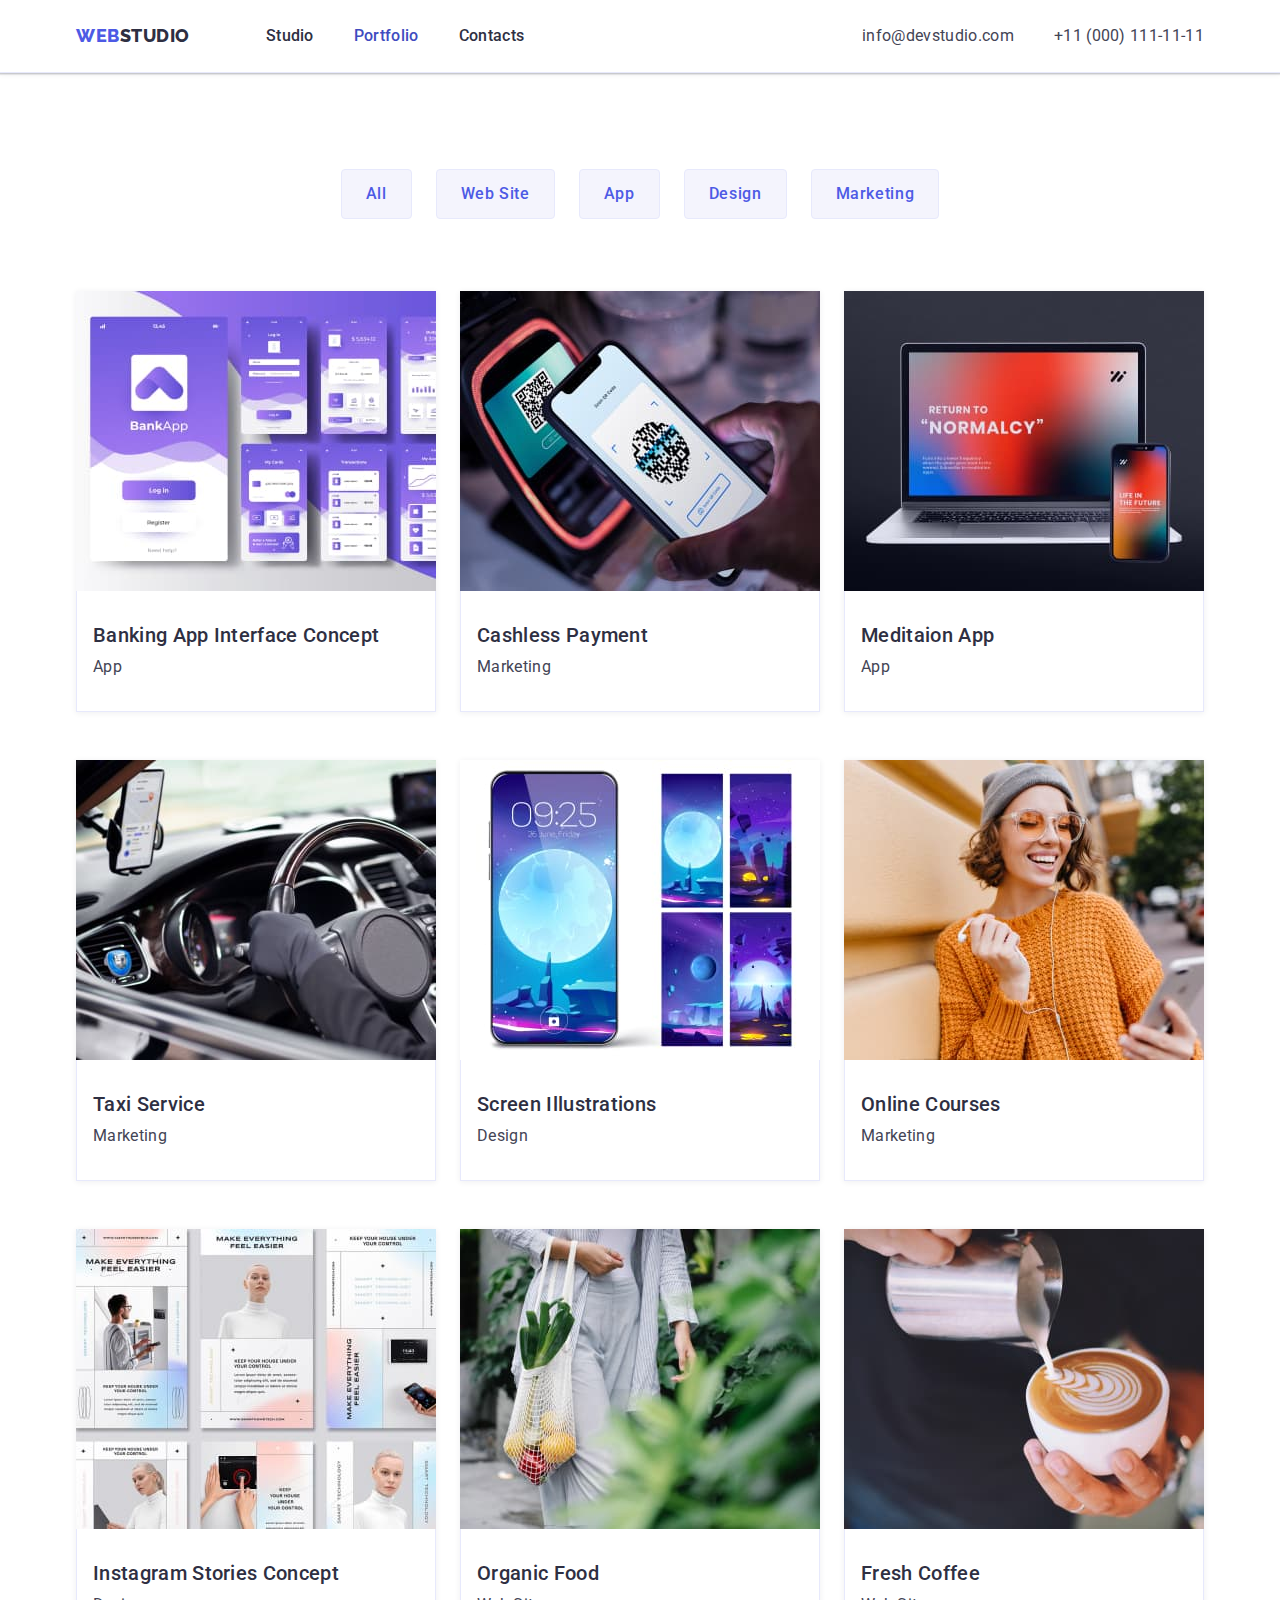
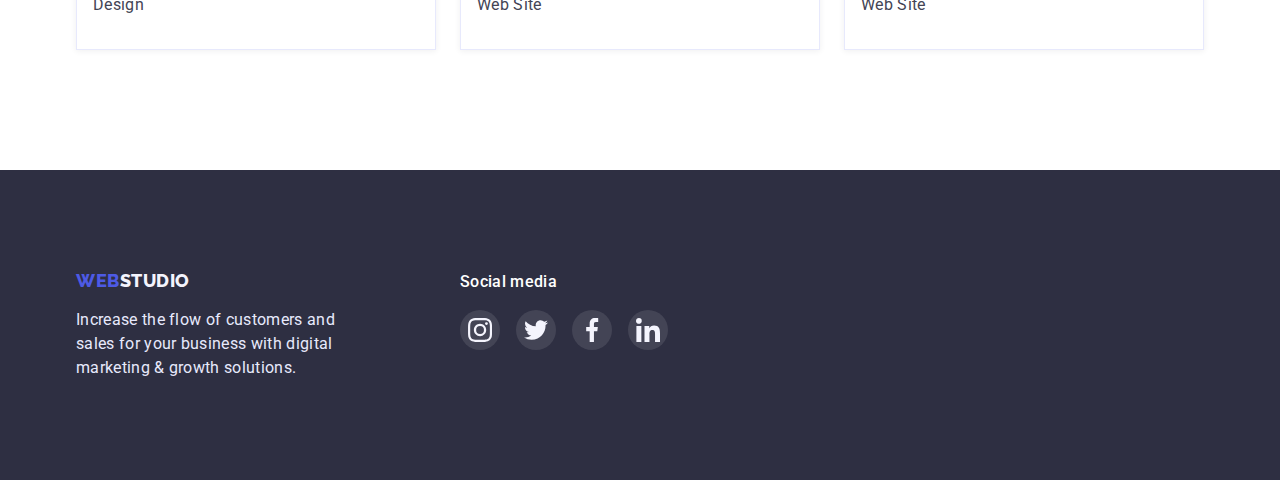
==== portfolio.html @ 433f9288 "Initial commit" ====
<!DOCTYPE html>
<html lang="en">
  <head>
    <meta charset="UTF-8" />
    <meta http-equiv="X-UA-Compatible" content="IE=edge" />
    <meta name="viewport" content="width=device-width, initial-scale=1.0" />
    <title>Portfolio</title>
    <link rel="preconnect" href="https://fonts.googleapis.com" />
    <link rel="preconnect" href="https://fonts.gstatic.com" crossorigin />
    <link
      href="https://fonts.googleapis.com/css2?family=Raleway:wght@800&family=Roboto:wght@400;500;700;900&display=swap"
      rel="stylesheet"
    />
    <link
      rel="stylesheet"
      href="https://cdnjs.cloudflare.com/ajax/libs/modern-normalize/1.0.0/modern-normalize.min.css"
    />
    <link rel="stylesheet" href="./css/styles.css" />
  </head>
  <body>
    <header class="header">
      <div class="container header-container">
        <nav class="nav">
          <a href="./index.html" class="header-logo link">Web<span class="logo">Studio</span></a>
          <ul class="nav-list list">
            <li class="nav-item">
              <a href="./index.html" class="nav-link link">Studio</a>
            </li>
            <li class="nav-item">
              <a href="./portfolio.html" class="nav-link link current">Portfolio</a>
            </li>
            <li class="nav-item"><a href="#" class="nav-link link">Contacts</a></li>
          </ul>
        </nav>
        <address class="contacts">
          <ul class="contacts-list list">
            <li class="contacts-item">
              <a href="mailto:info@devstudio.com" class="contacts-link link">info@devstudio.com</a>
            </li>
            <li class="contacts-item">
              <a href="tel:+110001111111" class="contacts-link link">+11 (000) 111-11-11</a>
            </li>
          </ul>
        </address>
      </div>
    </header>
    <main>
      <section class="section gallery-section">
        <div class="container">
          <h1 class="section-title visually-hidden">Portfolio gallery</h1>
          <ul class="filter-list list">
            <li class="filter-item">
              <button type="button" class="button secondary">All</button>
            </li>
            <li class="filter-item">
              <button type="button" class="button secondary">Web Site</button>
            </li>
            <li class="filter-item">
              <button type="button" class="button secondary">App</button>
            </li>
            <li class="filter-item">
              <button type="button" class="button secondary">Design</button>
            </li>
            <li class="filter-item">
              <button type="button" class="button secondary">Marketing</button>
            </li>
          </ul>
          <ul class="gallery-list list">
            <li class="gallery-item">
              <div class="gallery-wrapper">
                <a href="" class="gallery-link link">
                  <div class="gallery-thumb">
                    <img
                      src="./images/portfolio/banking-app.jpg"
                      alt="Banking app"
                      width="360"
                      height="300"
                    />
                  </div>
                  <div class="gallery-content">
                    <h2 class="gallery-subtitle subtitle">Banking App Interface Concept</h2>
                    <p class="gallery-text">App</p>
                  </div>
                </a>
              </div>
            </li>
            <li class="gallery-item">
              <div class="gallery-wrapper">
                <a href="" class="gallery-link link">
                  <div class="gallery-thumb">
                    <img
                      src="./images/portfolio/cashless-payment.jpg"
                      alt="A person pays in a non-cash way"
                      width="360"
                      height="300"
                    />
                  </div>
                  <div class="gallery-content">
                    <h2 class="gallery-subtitle subtitle">Cashless Payment</h2>
                    <p class="gallery-text">Marketing</p>
                  </div>
                </a>
              </div>
            </li>
            <li class="gallery-item">
              <div class="gallery-wrapper">
                <a href="" class="gallery-link link">
                  <div class="gallery-thumb">
                    <img
                      src="./images/portfolio/meditation-app.jpg"
                      alt="Phone and laptop"
                      width="360"
                      height="300"
                    />
                  </div>
                  <div class="gallery-content">
                    <h2 class="gallery-subtitle subtitle">Meditaion App</h2>
                    <p class="gallery-text">App</p>
                  </div>
                </a>
              </div>
            </li>
            <li class="gallery-item">
              <div class="gallery-wrapper">
                <a href="" class="gallery-link link">
                  <div class="gallery-thumb">
                    <img
                      src="./images/portfolio/taxi-service.jpg"
                      alt="Taxi service"
                      width="360"
                      height="300"
                    />
                  </div>
                  <div class="gallery-content">
                    <h2 class="gallery-subtitle subtitle">Taxi Service</h2>
                    <p class="gallery-text">Marketing</p>
                  </div>
                </a>
              </div>
            </li>
            <li class="gallery-item">
              <div class="gallery-wrapper">
                <a href="" class="gallery-link link">
                  <div class="gallery-thumb">
                    <img
                      src="./images/portfolio/screen-illustrations.jpg"
                      alt="Screen illustrations and phone"
                      width="360"
                      height="300"
                    />
                  </div>
                  <div class="gallery-content">
                    <h2 class="gallery-subtitle subtitle">Screen Illustrations</h2>
                    <p class="gallery-text">Design</p>
                  </div>
                </a>
              </div>
            </li>
            <li class="gallery-item">
              <div class="gallery-wrapper">
                <a href="" class="gallery-link link">
                  <div class="gallery-thumb">
                    <img
                      src="./images/portfolio/courses.jpg"
                      alt="Smiling woman with phone in hands"
                      width="360"
                      height="300"
                    />
                  </div>
                  <div class="gallery-content">
                    <h2 class="gallery-subtitle subtitle">Online Courses</h2>
                    <p class="gallery-text">Marketing</p>
                  </div>
                </a>
              </div>
            </li>
            <li class="gallery-item">
              <div class="gallery-wrapper">
                <a href="" class="gallery-link link">
                  <div class="gallery-thumb">
                    <img
                      src="./images/portfolio/instagram-strories.jpg"
                      alt="Instagram stories concept"
                      width="360"
                      height="300"
                    />
                  </div>
                  <div class="gallery-content">
                    <h2 class="gallery-subtitle subtitle">Instagram Stories Concept</h2>
                    <p class="gallery-text">Design</p>
                  </div>
                </a>
              </div>
            </li>
            <li class="gallery-item">
              <div class="gallery-wrapper">
                <a href="" class="gallery-link link">
                  <div class="gallery-thumb">
                    <img
                      src="./images/portfolio/food.jpg"
                      alt="A woman carries organic Food"
                      width="360"
                      height="300"
                    />
                  </div>
                  <div class="gallery-content">
                    <h2 class="gallery-subtitle subtitle">Organic Food</h2>
                    <p class="gallery-text">Web Site</p>
                  </div>
                </a>
              </div>
            </li>
            <li class="gallery-item">
              <div class="gallery-wrapper">
                <a href="" class="gallery-link link">
                  <div class="gallery-thumb">
                    <img
                      src="./images/portfolio/coffee.jpg"
                      alt="Barista prepares a cup of coffee"
                      width="360"
                      height="300"
                    />
                  </div>
                  <div class="gallery-content">
                    <h2 class="gallery-subtitle subtitle">Fresh Coffee</h2>
                    <p class="gallery-text">Web Site</p>
                  </div>
                </a>
              </div>
            </li>
          </ul>
        </div>
      </section>
    </main>
    <footer class="footer">
      <div class="footer-container container">
        <div class="footer-desc">
          <a href="./index.html" class="footer-logo link">Web<span class="logo">Studio</span></a>
          <p class="footer-text">
            Increase the flow of customers and sales for your business with digital marketing &#38;
            growth solutions.
          </p>
        </div>
        <div class="footer-socials">
          <h2 class="socials-title">Social media</h2>
          <ul class="footer-socials-list list">
            <li class="footer-socials-item">
              <a href="" class="footer-socials-link link">
                <svg class="footer-socials-icon" width="24" height="24">
                  <use href="./images/icons/icons.svg#icon-instagram"></use>
                </svg>
              </a>
            </li>
            <li class="footer-socials-item">
              <a href="" class="footer-socials-link link">
                <svg class="footer-socials-icon" width="24" height="24">
                  <use href="./images/icons/icons.svg#icon-twitter"></use>
                </svg>
              </a>
            </li>
            <li class="footer-socials-item">
              <a href="" class="footer-socials-link link">
                <svg class="footer-socials-icon" width="24" height="24">
                  <use href="./images/icons/icons.svg#icon-facebook"></use>
                </svg>
              </a>
            </li>
            <li class="footer-socials-item">
              <a href="" class="footer-socials-link link">
                <svg class="footer-socials-icon" width="24" height="24">
                  <use href="./images/icons/icons.svg#icon-linkedin"></use>
                </svg>
              </a>
            </li>
          </ul>
        </div>
      </div>
    </footer>
  </body>
</html>
---- css/styles.css ----
:root {
  /* Fonts */
  --primary-font: Roboto, sans-serif;
  --secondary-font: Raleway, sans-serif;
  /* Text colors */
  --primary-text-cl: #434455;
  --secondary-text-cl: #2e2f42;
  --accent-text-cl: #4d5ae5;
  --ocean-text-cl: #404bbf;
  --white-text-cl: #ffffff;
  --cloud-text-cl: #f4f4fd;
  --cornflower-text-cl: #e7e9fc;
  /* Background color */
  --iris-bg-cl: #4d5ae5;
  --ocean-bg-cl: #404bbf;
  --navy-blue-bg-cl: #2e2f42;
  --cloud-bg-cl: #f4f4fd;
  --white-bg-cl: #ffffff;
  --grey-bg-cl-10: rgba(255, 255, 255, 0.1);
  --light-green-bg-cl: #31d0aa;
  --grey-bg-cl: #8e8f99;
  /* Other */
  --primary-border-cl: #e7e9fc;
  --secondary-border-cl: #f4f4fd;
}
/* --------------------------------------- */
h1,
h2,
h3,
h4,
h5,
h6,
p {
  margin: 0;
}
ul,
ol {
  margin: 0;
  padding: 0;
}
img {
  display: block;
  max-width: 100%;
  height: auto;
}

body {
  color: var(--primary-text-cl);
  font-family: var(--primary-font);
  line-height: 1.5;
  letter-spacing: 0.02em;
}

.list {
  list-style: none;
}
.link {
  text-decoration: none;
}
.container {
  width: 1158px;
  margin: 0 auto;
  padding: 0px 15px;
}
/* ----HEADER---- */
.header {
  border-bottom: 1px solid var(--primary-border-cl);
  box-shadow: 0px 2px 1px rgba(46, 47, 66, 0.08), 0px 1px 1px rgba(46, 47, 66, 0.16),
    0px 1px 6px rgba(46, 47, 66, 0.08);
}
.header-container {
  display: flex;
  align-items: center;
  justify-content: space-between;
}

.header-logo {
  margin-right: 76px;
  font-family: var(--secondary-font);
  font-style: normal;
  font-weight: 800;
  font-size: 18px;
  color: var(--accent-text-cl);
  line-height: 1.3;
  letter-spacing: 0.03em;
  text-transform: uppercase;
}
.header-logo .logo {
  color: var(--secondary-text-cl);
}
.nav {
  display: flex;
  align-items: center;
}
.nav-list {
  display: flex;
}
.nav-item:not(:last-child) {
  margin-right: 40px;
}
.nav-link {
  display: block;
  padding-top: 24px;
  padding-bottom: 24px;
  color: var(--secondary-text-cl);
  font-weight: 500;
}
.nav-list .link.current {
  color: var(--ocean-text-cl);
}
.contacts-list {
  display: flex;
}
.contacts-item:first-child {
  margin-right: 40px;
}
.contacts-link {
  display: block;
  padding-top: 24px;
  padding-bottom: 24px;
  color: currentColor;
  font-style: normal;
}
.nav-link:hover,
.nav-link:focus,
.contacts-link:hover,
.contacts-link:focus {
  color: var(--ocean-text-cl);
}

/* ----MAIN---- */
.section {
  padding-top: 120px;
  padding-bottom: 120px;
}
/* HERO */
.hero-section {
  padding-top: 188px;
  padding-bottom: 188px;
  max-width: 1440px;
  margin: 0 auto;
  background-color: var(--navy-blue-bg-cl);
  background-image: linear-gradient(rgba(46, 47, 66, 0.7), rgba(46, 47, 66, 0.7)),
    url(../images/hero/hero-overlay.jpg);
  background-repeat: no-repeat;
  background-position: center;
}

.hero-content {
  margin: 0 auto;
  width: 494px;
  text-align: center;
}
.hero-title {
  margin-bottom: 48px;
  font-size: 56px;
  line-height: 1.07;
  color: var(--white-text-cl);
}
/* BUTTON */
.button {
  font-size: inherit;
  font-weight: 500;
  line-height: 1.5;
  letter-spacing: 0.04em;
  border: none;
  border-radius: 4px;
  cursor: pointer;
}
.button.primary {
  padding: 16px 32px;
  background-color: var(--iris-bg-cl);
  color: var(--white-text-cl);
  box-shadow: 0px 4px 4px rgba(0, 0, 0, 0.15);
}
.button.primary:hover,
.button.primary:focus {
  background-color: var(--ocean-bg-cl);
}
.button.secondary {
  padding: 12px 24px;
  background-color: var(--cloud-bg-cl);
  color: var(--accent-text-cl);
  border: 1px solid var(--primary-border-cl);
}
.button.secondary:hover,
.button.secondary:focus {
  background-color: var(--ocean-bg-cl);
  border: 1px solid transparent;
  color: var(--white-text-cl);
  box-shadow: 0px 3px 1px rgba(0, 0, 0, 0.1), 0px 2px 1px rgba(0, 0, 0, 0.08),
    0px 2px 2px rgba(0, 0, 0, 0.12);
}

/* FEATURES */
.visually-hidden {
  position: absolute;
  width: 1px;
  height: 1px;
  margin: -1px;
  border: 0;
  padding: 0;
  white-space: nowrap;
  clip-path: inset(100%);
  clip: rect(0 0 0 0);
  overflow: hidden;
}
.features-wrapper {
  margin-bottom: 8px;
  width: 264px;
  height: 112px;
  display: flex;
  align-items: center;
  justify-content: center;
  background-color: var(--cloud-bg-cl);
}
.features-subtitle,
.team-subtitle,
.gallery-subtitle {
  font-weight: 500;
  font-size: 20px;
  color: var(--secondary-text-cl);
  line-height: 1.2;
}
.features-list {
  display: flex;
  gap: 24px;
}
.features-item {
  width: 264px;
}
/* WORK */
.work-section {
  padding-top: 0;
}
.section-title {
  margin-bottom: 72px;
  font-size: 36px;
  color: var(--secondary-text-cl);
  line-height: 1.1;
  text-transform: capitalize;
  text-align: center;
}
.work-list {
  display: flex;
  gap: 24px;
}
.work-item {
  border: 1px solid var(--primary-border-cl);
}
/* TEAM */
.team-section {
  padding-bottom: 110px;
  background-color: var(--cloud-bg-cl);
}
.team-list {
  display: flex;
  gap: 24px;
}
.team-item {
  display: flex;
  flex-direction: column;
  align-items: center;
  border-radius: 0px 0px 4px 4px;
  background-color: var(--white-bg-cl);
  box-shadow: 0px 1px 6px rgba(46, 47, 66, 0.08), 0px 1px 1px rgba(46, 47, 66, 0.16),
    0px 2px 1px rgba(46, 47, 66, 0.08);
}
.team-content {
  width: 232px;
  padding: 32px 16px;
  text-align: center;
}
.team-text {
  margin-bottom: 8px;
}
.team-socials-list {
  display: flex;
  align-items: center;
  justify-content: center;
  gap: 24px;
}
.team-socials-link {
  display: flex;
  align-items: center;
  justify-content: center;
  width: 40px;
  height: 40px;
  background-color: var(--iris-bg-cl);
  border-radius: 50%;
}
.team-socials-icon {
  fill: var(--cloud-bg-cl);
}
.team-socials-link:hover,
.team-socials-link:focus {
  background-color: var(--ocean-bg-cl);
}
/* CUSTOMERS */
.customers-section {
  padding-top: 130px;
}
.customers-list {
  display: flex;
  align-items: center;
  justify-content: center;
  gap: 24px;
}
.customers-link {
  display: flex;
  align-items: center;
  justify-content: center;
  width: 168px;
  height: 88px;
  border: 1px solid var(--grey-bg-cl);
  border-radius: 4px;
}
.customers-icon {
  fill: var(--grey-bg-cl);
}
.customers-link:hover,
.customers-link:focus {
  border-color: var(--ocean-bg-cl);
}
.customers-link:hover .customers-icon,
.customers-link:focus .customers-icon {
  fill: var(--ocean-bg-cl);
}

/* ----GALLERY---- */
.section.gallery-section {
  padding-top: 96px;
}
/* FILTER-BTN */
.filter-list {
  display: flex;
  justify-content: center;
  margin-bottom: 72px;
}
.filter-item:not(:last-child) {
  margin-right: 24px;
}
/* GALLERY CONTENT */
.gallery-list {
  display: flex;
  flex-wrap: wrap;
  column-gap: 24px;
  row-gap: 48px;
}
.gallery-item {
  /* width: 360px; */
  flex-basis: calc((100% - 48) / 3);
  box-shadow: 0px 1px 6px rgba(46, 47, 66, 0.08);
}

.gallery-content {
  padding: 32px 54px 32px 16px;
  border: 1px solid var(--primary-border-cl);
  border-top: none;
}
.subtitle {
  margin-bottom: 8px;
}
.gallery-link {
  display: block;
  color: currentColor;
}
.gallery-link:hover,
.gallery-link:focus {
  box-shadow: 0px 1px 6px rgba(46, 47, 66, 0.08), 0px 1px 1px rgba(46, 47, 66, 0.16),
    0px 2px 1px rgba(46, 47, 66, 0.08);
}
.gallery-link:hover .gallery-content,
.gallery-link:focus .gallery-content {
  border: 1px solid var(--secondary-border-cl);
  border-top: none;
}
/* ----FOOTER---- */
.footer {
  padding: 100px 0px;
  background-color: var(--navy-blue-bg-cl);
}
.footer-container {
  display: flex;
  align-items: baseline;
}
.footer-logo {
  display: block;
  margin-bottom: 16px;
  font-family: var(--secondary-font);
  font-style: normal;
  font-weight: 800;
  font-size: 18px;
  color: var(--accent-text-cl);
  line-height: 1.16;
  letter-spacing: 0.03em;
  text-transform: uppercase;
}
.footer-logo .logo {
  color: var(--cloud-text-cl);
}
.footer-text {
  color: var(--cornflower-text-cl);
}
.footer-desc {
  margin-right: 120px;
  width: 264px;
}
.socials-title {
  margin-bottom: 16px;
  font-size: 16px;
  font-weight: 500;
  color: var(--white-text-cl);
}
.footer-socials-list {
  display: flex;
  align-items: center;
  justify-content: center;
  gap: 16px;
}
.footer-socials-link {
  display: flex;
  align-items: center;
  justify-content: center;
  width: 40px;
  height: 40px;
  background-color: var(--grey-bg-cl-10);
  border-radius: 50%;
}
.footer-socials-icon {
  fill: var(--cloud-bg-cl);
}
.footer-socials-link:hover,
.footer-socials-link:focus {
  background-color: var(--light-green-bg-cl);
}
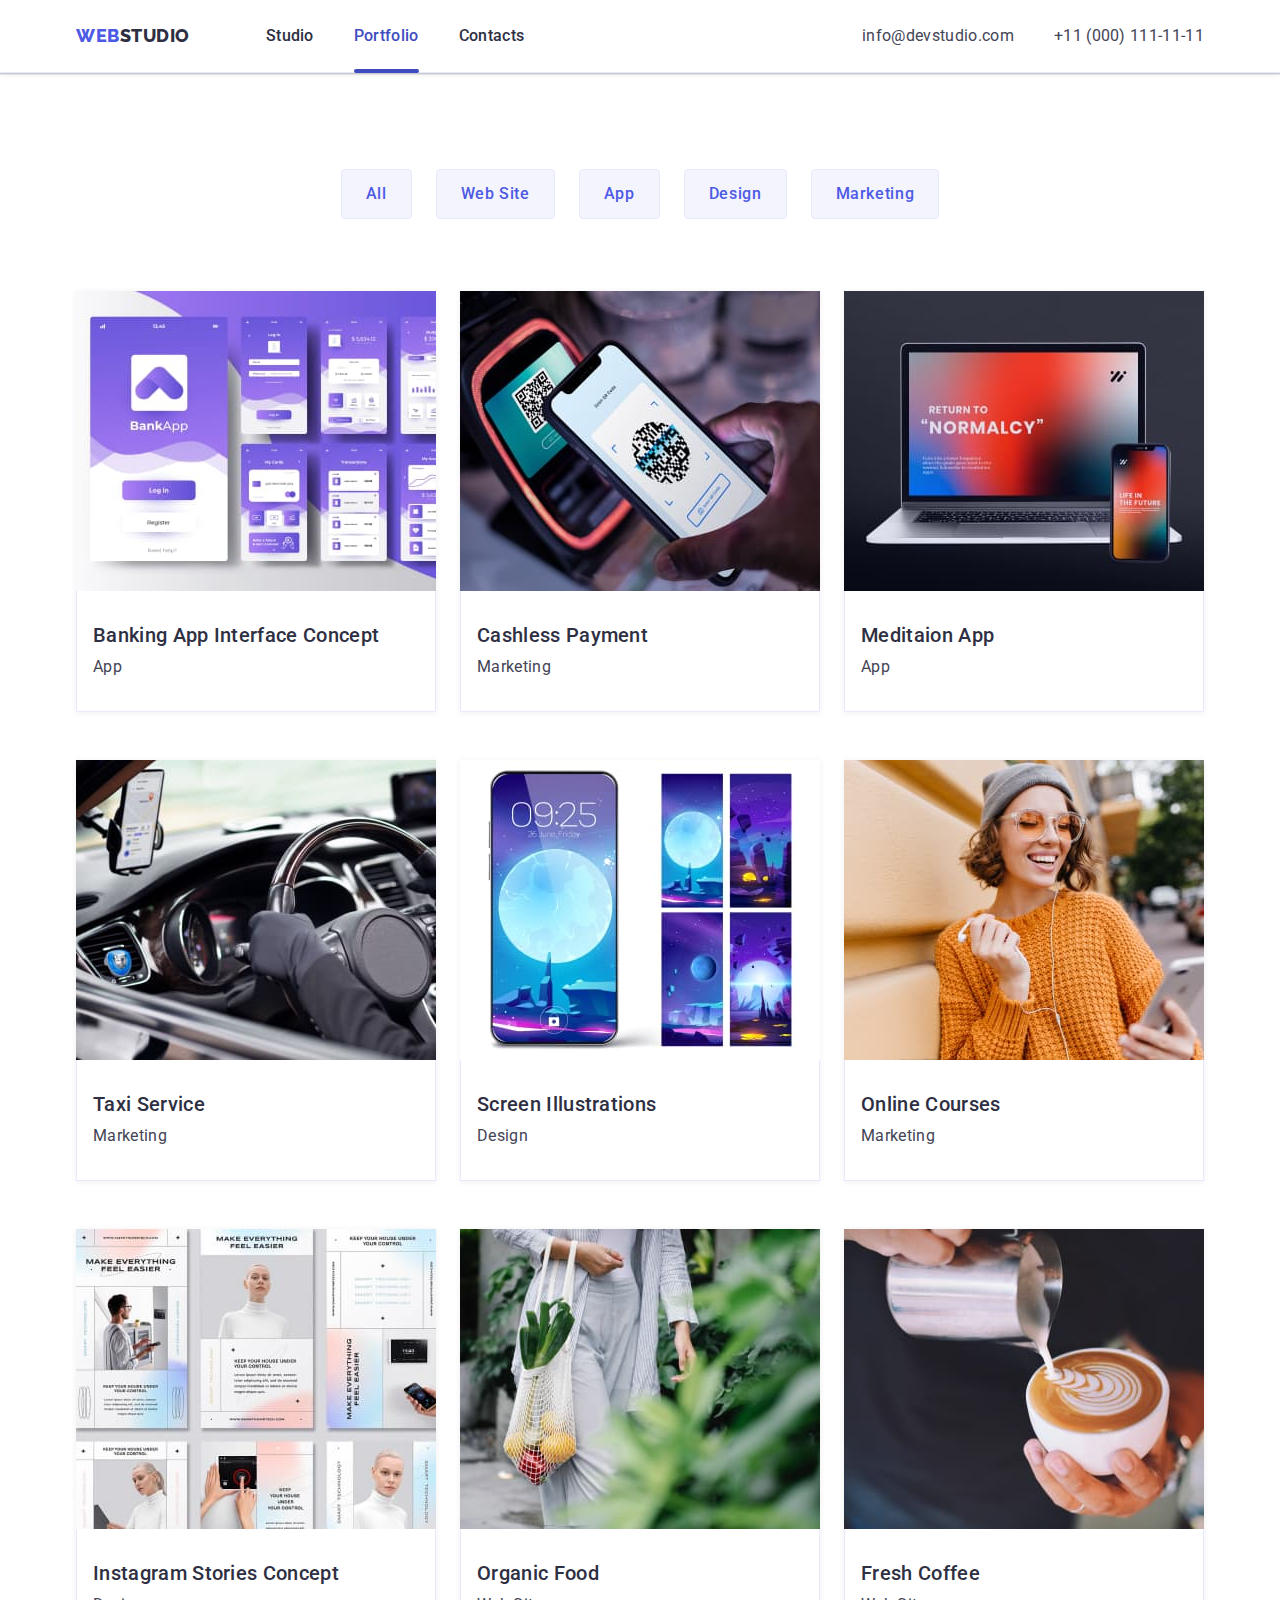
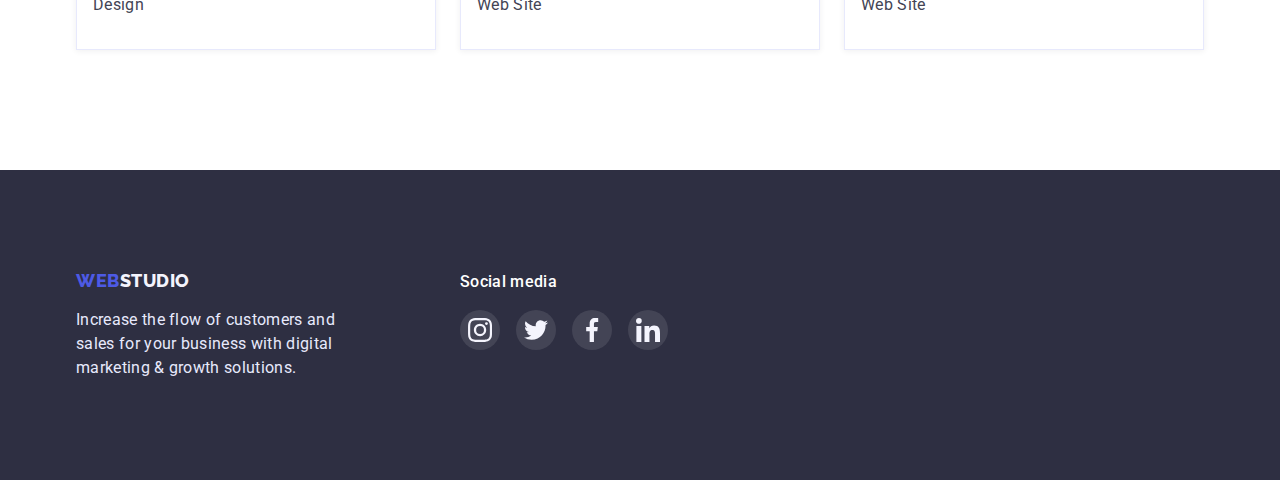
==== commit a44fb2c3: "Update portfolio.html" ====
--- a/portfolio.html
+++ b/portfolio.html
@@ -67,166 +67,202 @@
           </ul>
           <ul class="gallery-list list">
             <li class="gallery-item">
-              <div class="gallery-wrapper">
-                <a href="" class="gallery-link link">
-                  <div class="gallery-thumb">
-                    <img
-                      src="./images/portfolio/banking-app.jpg"
-                      alt="Banking app"
-                      width="360"
-                      height="300"
-                    />
-                  </div>
-                  <div class="gallery-content">
-                    <h2 class="gallery-subtitle subtitle">Banking App Interface Concept</h2>
-                    <p class="gallery-text">App</p>
-                  </div>
-                </a>
-              </div>
-            </li>
-            <li class="gallery-item">
-              <div class="gallery-wrapper">
-                <a href="" class="gallery-link link">
-                  <div class="gallery-thumb">
-                    <img
-                      src="./images/portfolio/cashless-payment.jpg"
-                      alt="A person pays in a non-cash way"
-                      width="360"
-                      height="300"
-                    />
-                  </div>
-                  <div class="gallery-content">
-                    <h2 class="gallery-subtitle subtitle">Cashless Payment</h2>
-                    <p class="gallery-text">Marketing</p>
-                  </div>
-                </a>
-              </div>
-            </li>
-            <li class="gallery-item">
-              <div class="gallery-wrapper">
-                <a href="" class="gallery-link link">
-                  <div class="gallery-thumb">
-                    <img
-                      src="./images/portfolio/meditation-app.jpg"
-                      alt="Phone and laptop"
-                      width="360"
-                      height="300"
-                    />
-                  </div>
-                  <div class="gallery-content">
-                    <h2 class="gallery-subtitle subtitle">Meditaion App</h2>
-                    <p class="gallery-text">App</p>
-                  </div>
-                </a>
-              </div>
-            </li>
-            <li class="gallery-item">
-              <div class="gallery-wrapper">
-                <a href="" class="gallery-link link">
-                  <div class="gallery-thumb">
-                    <img
-                      src="./images/portfolio/taxi-service.jpg"
-                      alt="Taxi service"
-                      width="360"
-                      height="300"
-                    />
-                  </div>
-                  <div class="gallery-content">
-                    <h2 class="gallery-subtitle subtitle">Taxi Service</h2>
-                    <p class="gallery-text">Marketing</p>
-                  </div>
-                </a>
-              </div>
-            </li>
-            <li class="gallery-item">
-              <div class="gallery-wrapper">
-                <a href="" class="gallery-link link">
-                  <div class="gallery-thumb">
-                    <img
-                      src="./images/portfolio/screen-illustrations.jpg"
-                      alt="Screen illustrations and phone"
-                      width="360"
-                      height="300"
-                    />
-                  </div>
-                  <div class="gallery-content">
-                    <h2 class="gallery-subtitle subtitle">Screen Illustrations</h2>
-                    <p class="gallery-text">Design</p>
-                  </div>
-                </a>
-              </div>
-            </li>
-            <li class="gallery-item">
-              <div class="gallery-wrapper">
-                <a href="" class="gallery-link link">
-                  <div class="gallery-thumb">
-                    <img
-                      src="./images/portfolio/courses.jpg"
-                      alt="Smiling woman with phone in hands"
-                      width="360"
-                      height="300"
-                    />
-                  </div>
-                  <div class="gallery-content">
-                    <h2 class="gallery-subtitle subtitle">Online Courses</h2>
-                    <p class="gallery-text">Marketing</p>
-                  </div>
-                </a>
-              </div>
-            </li>
-            <li class="gallery-item">
-              <div class="gallery-wrapper">
-                <a href="" class="gallery-link link">
-                  <div class="gallery-thumb">
-                    <img
-                      src="./images/portfolio/instagram-strories.jpg"
-                      alt="Instagram stories concept"
-                      width="360"
-                      height="300"
-                    />
-                  </div>
-                  <div class="gallery-content">
-                    <h2 class="gallery-subtitle subtitle">Instagram Stories Concept</h2>
-                    <p class="gallery-text">Design</p>
-                  </div>
-                </a>
-              </div>
-            </li>
-            <li class="gallery-item">
-              <div class="gallery-wrapper">
-                <a href="" class="gallery-link link">
-                  <div class="gallery-thumb">
-                    <img
-                      src="./images/portfolio/food.jpg"
-                      alt="A woman carries organic Food"
-                      width="360"
-                      height="300"
-                    />
-                  </div>
-                  <div class="gallery-content">
-                    <h2 class="gallery-subtitle subtitle">Organic Food</h2>
-                    <p class="gallery-text">Web Site</p>
-                  </div>
-                </a>
-              </div>
-            </li>
-            <li class="gallery-item">
-              <div class="gallery-wrapper">
-                <a href="" class="gallery-link link">
-                  <div class="gallery-thumb">
-                    <img
-                      src="./images/portfolio/coffee.jpg"
-                      alt="Barista prepares a cup of coffee"
-                      width="360"
-                      height="300"
-                    />
-                  </div>
-                  <div class="gallery-content">
-                    <h2 class="gallery-subtitle subtitle">Fresh Coffee</h2>
-                    <p class="gallery-text">Web Site</p>
-                  </div>
-                </a>
-              </div>
+              <a href="" class="gallery-link link">
+                <div class="gallery-thumb">
+                  <img
+                    src="./images/portfolio/banking-app.jpg"
+                    alt="Banking app"
+                    width="360"
+                    height="300"
+                  />
+                  <div class="gallery-thumb-overlay">
+                    <p class="gallery-thumb-text">
+                      14 Stylish and User-Friendly App Design Concepts · Task Manager App · Calorie
+                      Tracker App · Exotic Fruit Ecommerce App · Cloud Storage App
+                    </p>
+                  </div>
+                </div>
+                <div class="gallery-content">
+                  <h2 class="gallery-subtitle subtitle">Banking App Interface Concept</h2>
+                  <p class="gallery-text">App</p>
+                </div>
+              </a>
+            </li>
+            <li class="gallery-item">
+              <a href="" class="gallery-link link">
+                <div class="gallery-thumb">
+                  <img
+                    src="./images/portfolio/cashless-payment.jpg"
+                    alt="A person pays in a non-cash way"
+                    width="360"
+                    height="300"
+                  />
+                  <div class="gallery-thumb-overlay">
+                    <p class="gallery-thumb-text">
+                      14 Stylish and User-Friendly App Design Concepts · Task Manager App · Calorie
+                      Tracker App · Exotic Fruit Ecommerce App · Cloud Storage App
+                    </p>
+                  </div>
+                </div>
+                <div class="gallery-content">
+                  <h2 class="gallery-subtitle subtitle">Cashless Payment</h2>
+                  <p class="gallery-text">Marketing</p>
+                </div>
+              </a>
+            </li>
+            <li class="gallery-item">
+              <a href="" class="gallery-link link">
+                <div class="gallery-thumb">
+                  <img
+                    src="./images/portfolio/meditation-app.jpg"
+                    alt="Phone and laptop"
+                    width="360"
+                    height="300"
+                  />
+                  <div class="gallery-thumb-overlay">
+                    <p class="gallery-thumb-text">
+                      14 Stylish and User-Friendly App Design Concepts · Task Manager App · Calorie
+                      Tracker App · Exotic Fruit Ecommerce App · Cloud Storage App
+                    </p>
+                  </div>
+                </div>
+                <div class="gallery-content">
+                  <h2 class="gallery-subtitle subtitle">Meditaion App</h2>
+                  <p class="gallery-text">App</p>
+                </div>
+              </a>
+            </li>
+            <li class="gallery-item">
+              <a href="" class="gallery-link link">
+                <div class="gallery-thumb">
+                  <img
+                    src="./images/portfolio/taxi-service.jpg"
+                    alt="Taxi service"
+                    width="360"
+                    height="300"
+                  />
+                  <div class="gallery-thumb-overlay">
+                    <p class="gallery-thumb-text">
+                      14 Stylish and User-Friendly App Design Concepts · Task Manager App · Calorie
+                      Tracker App · Exotic Fruit Ecommerce App · Cloud Storage App
+                    </p>
+                  </div>
+                </div>
+                <div class="gallery-content">
+                  <h2 class="gallery-subtitle subtitle">Taxi Service</h2>
+                  <p class="gallery-text">Marketing</p>
+                </div>
+              </a>
+            </li>
+            <li class="gallery-item">
+              <a href="" class="gallery-link link">
+                <div class="gallery-thumb">
+                  <img
+                    src="./images/portfolio/screen-illustrations.jpg"
+                    alt="Screen illustrations and phone"
+                    width="360"
+                    height="300"
+                  />
+                  <div class="gallery-thumb-overlay">
+                    <p class="gallery-thumb-text">
+                      14 Stylish and User-Friendly App Design Concepts · Task Manager App · Calorie
+                      Tracker App · Exotic Fruit Ecommerce App · Cloud Storage App
+                    </p>
+                  </div>
+                </div>
+                <div class="gallery-content">
+                  <h2 class="gallery-subtitle subtitle">Screen Illustrations</h2>
+                  <p class="gallery-text">Design</p>
+                </div>
+              </a>
+            </li>
+            <li class="gallery-item">
+              <a href="" class="gallery-link link">
+                <div class="gallery-thumb">
+                  <img
+                    src="./images/portfolio/courses.jpg"
+                    alt="Smiling woman with phone in hands"
+                    width="360"
+                    height="300"
+                  />
+                  <div class="gallery-thumb-overlay">
+                    <p class="gallery-thumb-text">
+                      14 Stylish and User-Friendly App Design Concepts · Task Manager App · Calorie
+                      Tracker App · Exotic Fruit Ecommerce App · Cloud Storage App
+                    </p>
+                  </div>
+                </div>
+                <div class="gallery-content">
+                  <h2 class="gallery-subtitle subtitle">Online Courses</h2>
+                  <p class="gallery-text">Marketing</p>
+                </div>
+              </a>
+            </li>
+            <li class="gallery-item">
+              <a href="" class="gallery-link link">
+                <div class="gallery-thumb">
+                  <img
+                    src="./images/portfolio/instagram-strories.jpg"
+                    alt="Instagram stories concept"
+                    width="360"
+                    height="300"
+                  />
+                  <div class="gallery-thumb-overlay">
+                    <p class="gallery-thumb-text">
+                      14 Stylish and User-Friendly App Design Concepts · Task Manager App · Calorie
+                      Tracker App · Exotic Fruit Ecommerce App · Cloud Storage App
+                    </p>
+                  </div>
+                </div>
+                <div class="gallery-content">
+                  <h2 class="gallery-subtitle subtitle">Instagram Stories Concept</h2>
+                  <p class="gallery-text">Design</p>
+                </div>
+              </a>
+            </li>
+            <li class="gallery-item">
+              <a href="" class="gallery-link link">
+                <div class="gallery-thumb">
+                  <img
+                    src="./images/portfolio/food.jpg"
+                    alt="A woman carries organic Food"
+                    width="360"
+                    height="300"
+                  />
+                  <div class="gallery-thumb-overlay">
+                    <p class="gallery-thumb-text">
+                      14 Stylish and User-Friendly App Design Concepts · Task Manager App · Calorie
+                      Tracker App · Exotic Fruit Ecommerce App · Cloud Storage App
+                    </p>
+                  </div>
+                </div>
+                <div class="gallery-content">
+                  <h2 class="gallery-subtitle subtitle">Organic Food</h2>
+                  <p class="gallery-text">Web Site</p>
+                </div>
+              </a>
+            </li>
+            <li class="gallery-item">
+              <a href="" class="gallery-link link">
+                <div class="gallery-thumb">
+                  <img
+                    src="./images/portfolio/coffee.jpg"
+                    alt="Barista prepares a cup of coffee"
+                    width="360"
+                    height="300"
+                  />
+                  <div class="gallery-thumb-overlay">
+                    <p class="gallery-thumb-text">
+                      14 Stylish and User-Friendly App Design Concepts · Task Manager App · Calorie
+                      Tracker App · Exotic Fruit Ecommerce App · Cloud Storage App
+                    </p>
+                  </div>
+                </div>
+                <div class="gallery-content">
+                  <h2 class="gallery-subtitle subtitle">Fresh Coffee</h2>
+                  <p class="gallery-text">Web Site</p>
+                </div>
+              </a>
             </li>
           </ul>
         </div>
--- a/css/styles.css
+++ b/css/styles.css
@@ -16,12 +16,16 @@
   --navy-blue-bg-cl: #2e2f42;
   --cloud-bg-cl: #f4f4fd;
   --white-bg-cl: #ffffff;
+  --cornflower-bg-cl: #e7e9fc;
   --grey-bg-cl-10: rgba(255, 255, 255, 0.1);
   --light-green-bg-cl: #31d0aa;
   --grey-bg-cl: #8e8f99;
+  --backdrop-bg-cl-40: rgba(46, 47, 66, 0.4);
+  --modal-bg: #fcfcfc;
   /* Other */
   --primary-border-cl: #e7e9fc;
   --secondary-border-cl: #f4f4fd;
+  --trns-fast: 250ms cubic-bezier(0.4, 0, 0.2, 1);
 }
 /* --------------------------------------- */
 h1,
@@ -99,14 +103,27 @@
   margin-right: 40px;
 }
 .nav-link {
+  position: relative;
   display: block;
   padding-top: 24px;
   padding-bottom: 24px;
   color: var(--secondary-text-cl);
   font-weight: 500;
+  transition: color var(--trns-fast);
 }
 .nav-list .link.current {
   color: var(--ocean-text-cl);
+}
+.current::after {
+  position: absolute;
+  bottom: -1px;
+  left: 0;
+  content: '';
+  display: block;
+  width: 100%;
+  height: 4px;
+  background-color: var(--ocean-bg-cl);
+  border-radius: 2px;
 }
 .contacts-list {
   display: flex;
@@ -118,8 +135,9 @@
   display: block;
   padding-top: 24px;
   padding-bottom: 24px;
+  font-style: normal;
   color: currentColor;
-  font-style: normal;
+  transition: color var(--trns-fast);
 }
 .nav-link:hover,
 .nav-link:focus,
@@ -172,6 +190,7 @@
   background-color: var(--iris-bg-cl);
   color: var(--white-text-cl);
   box-shadow: 0px 4px 4px rgba(0, 0, 0, 0.15);
+  transition: background-color var(--trns-fast);
 }
 .button.primary:hover,
 .button.primary:focus {
@@ -182,14 +201,16 @@
   background-color: var(--cloud-bg-cl);
   color: var(--accent-text-cl);
   border: 1px solid var(--primary-border-cl);
+  transition: background-color var(--trns-fast), color var(--trns-fast), box-shadow var(--trns-fast),
+    border-color var(--trns-fast);
 }
 .button.secondary:hover,
 .button.secondary:focus {
   background-color: var(--ocean-bg-cl);
-  border: 1px solid transparent;
-  color: var(--white-text-cl);
+  border-color: transparent;
   box-shadow: 0px 3px 1px rgba(0, 0, 0, 0.1), 0px 2px 1px rgba(0, 0, 0, 0.08),
     0px 2px 2px rgba(0, 0, 0, 0.12);
+  color: var(--white-text-cl);
 }
 
 /* FEATURES */
@@ -288,6 +309,7 @@
   height: 40px;
   background-color: var(--iris-bg-cl);
   border-radius: 50%;
+  transition: background-color var(--trns-fast);
 }
 .team-socials-icon {
   fill: var(--cloud-bg-cl);
@@ -314,9 +336,11 @@
   height: 88px;
   border: 1px solid var(--grey-bg-cl);
   border-radius: 4px;
+  transition: border-color var(--trns-fast);
 }
 .customers-icon {
   fill: var(--grey-bg-cl);
+  transition: fill var(--trns-fast);
 }
 .customers-link:hover,
 .customers-link:focus {
@@ -352,11 +376,35 @@
   flex-basis: calc((100% - 48) / 3);
   box-shadow: 0px 1px 6px rgba(46, 47, 66, 0.08);
 }
-
+.gallery-thumb {
+  position: relative;
+  overflow: hidden;
+}
+.gallery-thumb-overlay {
+  position: absolute;
+  top: 0;
+  left: 0;
+  width: 100%;
+  height: 100%;
+  background-color: var(--iris-bg-cl);
+  transform: translateY(100%);
+  opacity: 0;
+  transition: transform var(--trns-fast), opacity var(--trns-fast);
+}
+.gallery-link:hover .gallery-thumb-overlay,
+.gallery-link:focus .gallery-thumb-overlay {
+  transform: translateY(0);
+  opacity: 1;
+}
+.gallery-thumb-text {
+  padding: 40px 32px 0px 32px;
+  color: var(--cloud-text-cl);
+}
 .gallery-content {
   padding: 32px 54px 32px 16px;
   border: 1px solid var(--primary-border-cl);
   border-top: none;
+  transition: border var(--trns-fast);
 }
 .subtitle {
   margin-bottom: 8px;
@@ -364,6 +412,7 @@
 .gallery-link {
   display: block;
   color: currentColor;
+  transition: box-shadow var(--trns-fast);
 }
 .gallery-link:hover,
 .gallery-link:focus {
@@ -426,6 +475,7 @@
   height: 40px;
   background-color: var(--grey-bg-cl-10);
   border-radius: 50%;
+  transition: background-color var(--trns-fast);
 }
 .footer-socials-icon {
   fill: var(--cloud-bg-cl);
@@ -434,3 +484,62 @@
 .footer-socials-link:focus {
   background-color: var(--light-green-bg-cl);
 }
+/* ----MODAL WINDOW---- */
+.backdrop {
+  position: fixed;
+  top: 0;
+  left: 0;
+  width: 100%;
+  height: 100%;
+  background-color: var(--backdrop-bg-cl-40);
+  transition: opacity var(--trns-fast), visibility var(--trns-fast);
+}
+.backdrop.is-hidden {
+  opacity: 0;
+  visibility: hidden;
+  pointer-events: none;
+}
+.backdrop.is-hidden .modal {
+  transform: translate(-50%, -50%) scale(1.2);
+}
+.modal {
+  position: absolute;
+  top: 50%;
+  left: 50%;
+  transform: translate(-50%, -50%) scale(1);
+  width: 408px;
+  min-height: 576px;
+  background-color: var(--modal-bg);
+  box-shadow: 0px 1px 1px rgba(0, 0, 0, 0.14), 0px 1px 3px rgba(0, 0, 0, 0.12),
+    0px 2px 1px rgba(0, 0, 0, 0.2);
+  border-radius: 4px;
+  transition: transform var(--trns-fast);
+}
+.modal-btn {
+  position: absolute;
+  top: 24px;
+  right: 24px;
+  display: flex;
+  align-items: center;
+  justify-content: center;
+  width: 24px;
+  height: 24px;
+  padding: 0;
+  background-color: var(--cornflower-bg-cl);
+  border: 1px solid rgba(0, 0, 0, 0.1);
+  border-radius: 50%;
+  cursor: pointer;
+  transition: background-color var(--trns-fast), border-color var(--trns-fast);
+}
+.modal-btn:hover,
+.modal-btn:focus {
+  background-color: var(--ocean-bg-cl);
+  border-color: transparent;
+}
+.btn-icon {
+  transition: fill var(--trns-fast);
+}
+.modal-btn:hover .btn-icon,
+.modal-btn:focus .btn-icon {
+  fill: var(--white-bg-cl);
+}
